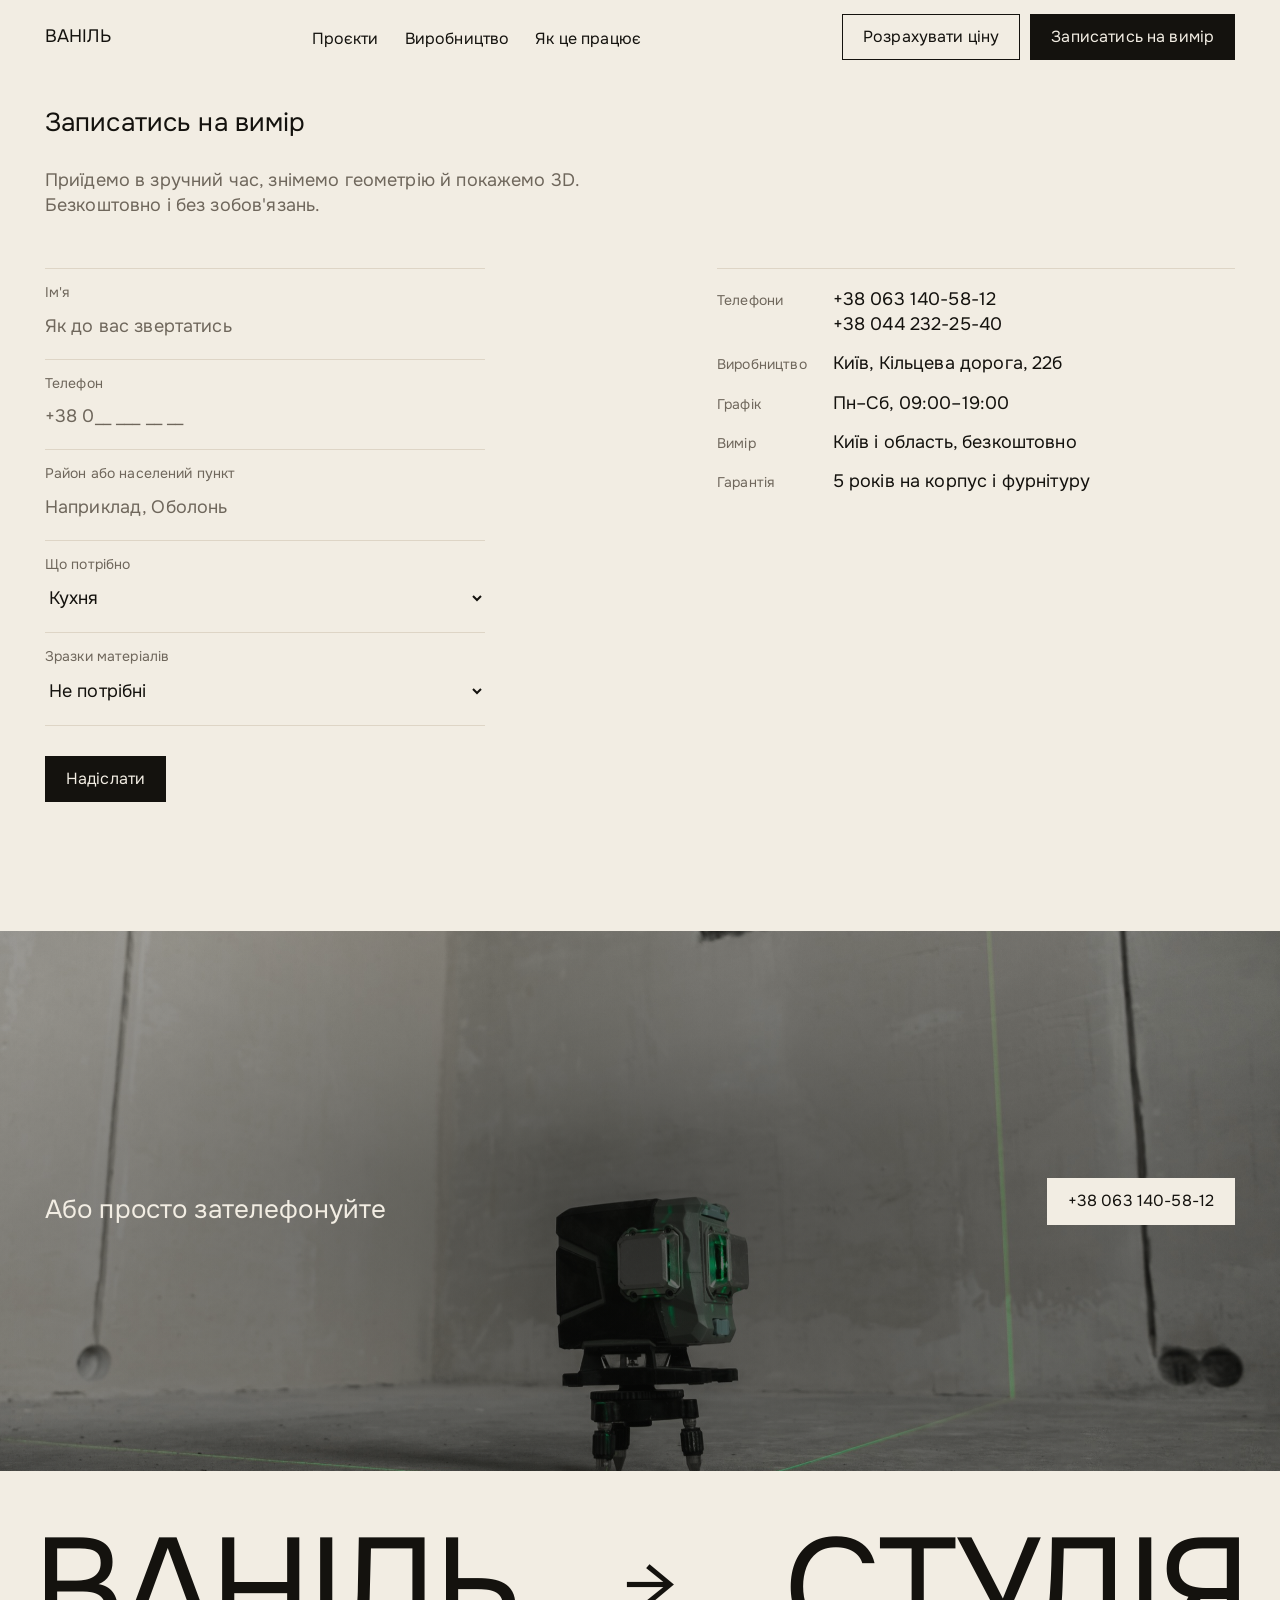
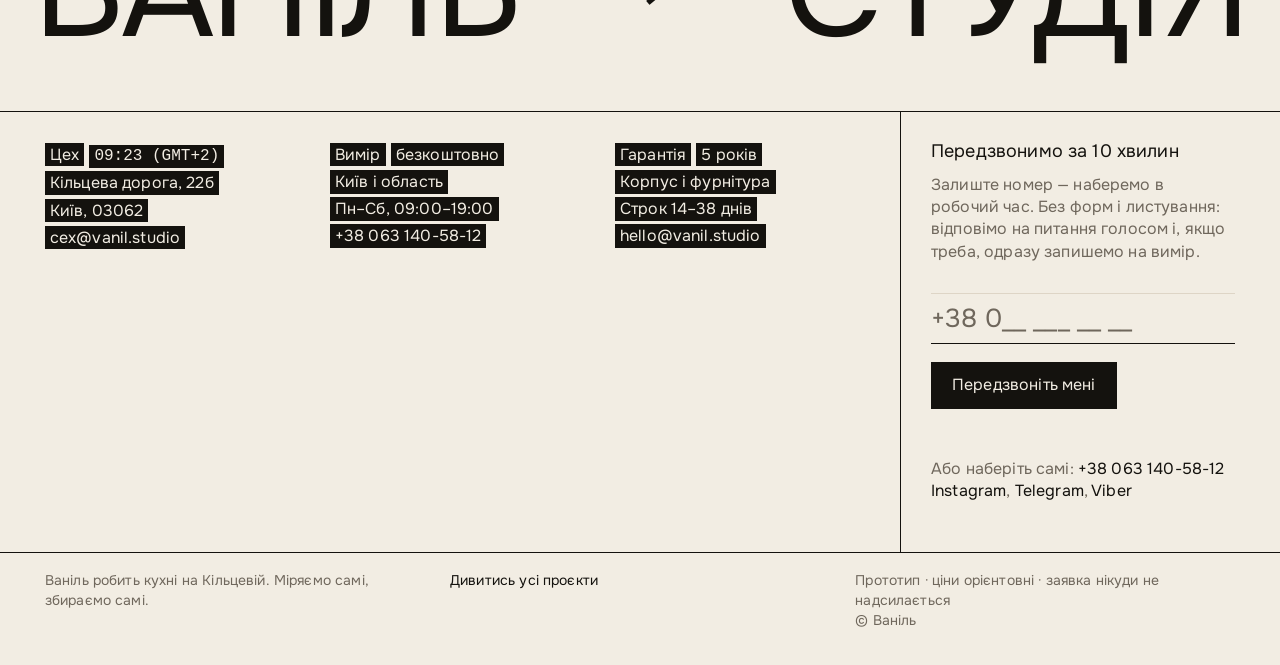
==== vymir.html @ 1f4d3037 "Ваніль — прототип сайту студії кухонь Статичний сайт без збірки: 14 сторінок генеруються з _source/b" ====
<!doctype html>
<html lang="uk">
<head>
<meta charset="utf-8">
<meta name="viewport" content="width=device-width, initial-scale=1">
<title>Записатись на вимір — Ваніль</title>
<meta name="description" content="Безкоштовний вимір по Києву й області: приїдемо в зручний час, знімемо геометрію й покажемо 3D.">
<link rel="icon" href="data:image/svg+xml,%3Csvg xmlns='http://www.w3.org/2000/svg' viewBox='0 0 32 32'%3E%3Crect width='32' height='32' fill='%23000'/%3E%3Ctext x='16' y='23' font-size='20' text-anchor='middle' fill='%23fff' font-family='Helvetica,Arial'%3E%D0%92%3C/text%3E%3C/svg%3E">
<link rel="preconnect" href="https://fonts.googleapis.com">
<link rel="preconnect" href="https://fonts.gstatic.com" crossorigin>
<link rel="stylesheet" href="https://fonts.googleapis.com/css2?family=Onest:wght@400&amp;family=Manrope:wght@400&amp;display=swap">
<link rel="stylesheet" href="assets/style.css">
</head>
<body>
<a class="skip" href="#main">До основного вмісту</a>
<header class="nav">
  <a class="nav__mark" href="index.html">ВАНІЛЬ</a>
  <nav class="nav__links" aria-label="Основна навігація"><a href="kolektsii.html">Проєкти</a><a href="vyrobnytstvo.html">Виробництво</a><a href="yak-tse-pratsyuye.html">Як це працює</a></nav>
  <div class="nav__acts">
    <a class="btn" href="rozrakhunok.html">Розрахувати ціну</a>
    <a class="btn btn--primary" href="vymir.html" aria-current="page">Записатись на вимір</a>
  </div>
  <button class="nav__burger" id="burger" type="button" aria-label="Меню"
          aria-expanded="false" aria-controls="drawer"><i></i><i></i></button>
</header>
<div class="drawer" id="drawer" aria-hidden="true">
  <a class="l" href="kolektsii.html">Проєкти</a>
  <a class="l" href="vyrobnytstvo.html">Виробництво</a>
  <a class="l" href="yak-tse-pratsyuye.html">Як це працює</a>
  <div class="acts">
    <a class="btn" href="rozrakhunok.html">Розрахувати ціну</a>
    <a class="btn" href="vymir.html">Записатись на вимір</a>
  </div>
  <p class="tel">+38 063 140-58-12<br>Пн–Сб, 09:00–19:00</p>
</div>
<main id="main">
<section class="page">
  <h1>Записатись на вимір</h1>
  <p class="intro">Приїдемо в зручний час, знімемо геометрію й покажемо 3D. Безкоштовно і без зобов'язань.</p>
</section>

<div class="book">
  <div>
    <form id="f" novalidate>
      <div class="fld"><label for="nm">Ім'я</label><input id="nm" name="name" type="text" autocomplete="name" placeholder="Як до вас звертатись"></div>
      <div class="fld"><label for="tel">Телефон</label><input id="tel" name="phone" type="tel" inputmode="tel" autocomplete="tel" placeholder="+38 0__ ___ __ __"></div>
      <div class="fld"><label for="dis">Район або населений пункт</label><input id="dis" name="district" type="text" placeholder="Наприклад, Оболонь"></div>
      <div class="fld"><label for="tp">Що потрібно</label>
        <select id="tp" name="type">
          <option>Кухня</option>
          <option>Гардеробна</option>
          <option>Меблі у ванну</option>
          <option>Комора</option>
          <option>Кілька позицій</option>
        </select>
      </div>
      <div class="fld"><label for="sm">Зразки матеріалів</label>
        <select id="sm" name="samples">
          <option>Не потрібні</option>
          <option>Привезти зразки фасадів на вимір</option>
          <option>Надіслати зразки поштою</option>
        </select>
      </div>
      <button class="btn btn--primary" type="submit">Надіслати</button>
      <p class="fnote" id="fn" role="status" aria-live="polite"></p>
    </form>
  </div>
  <div class="info">
    <dl>
      <dt>Телефони</dt><dd><a href="tel:+380631405812">+38 063 140-58-12</a><br><a href="tel:+380442322540">+38 044 232-25-40</a></dd>
      <dt>Виробництво</dt><dd>Київ, Кільцева дорога, 22б</dd>
      <dt>Графік</dt><dd>Пн–Сб, 09:00–19:00</dd>
      <dt>Вимір</dt><dd>Київ і область, безкоштовно</dd>
      <dt>Гарантія</dt><dd>5 років на корпус і фурнітуру</dd>
    </dl>
  </div>
</div>

<section class="band">
  <img src="assets/img/510953370-2400.jpg" alt="Лазерний рівень у порожній кімнаті" loading="lazy" decoding="async">
  <div class="band__in">
    <h2>Або просто зателефонуйте</h2>
    <a class="btn btn--fill" href="tel:+380631405812">+38 063 140-58-12</a>
  </div>
</section>
</main>
<footer class="foot">
  <a class="foot__mark" href="index.html" aria-label="Ваніль Студія — на головну">
    <span>ВАНІЛЬ</span>
    <span class="foot__arw" aria-hidden="true">&#8594;</span>
    <span>СТУДІЯ</span>
  </a>

  <div class="foot__main">
    <div class="foot__info">
      <div>
        <p class="foot__line"><span class="bar">Цех</span> <span class="bar mono" id="clock">--:-- (GMT+3)</span></p>
        <p class="foot__line"><span class="bar">Кільцева дорога, 22б</span></p>
        <p class="foot__line"><span class="bar">Київ, 03062</span></p>
        <p class="foot__line"><span class="bar"><a href="mailto:cex@vanil.studio">cex@vanil.studio</a></span></p>
      </div>
      <div>
        <p class="foot__line"><span class="bar">Вимір</span> <span class="bar">безкоштовно</span></p>
        <p class="foot__line"><span class="bar">Київ і область</span></p>
        <p class="foot__line"><span class="bar">Пн–Сб, 09:00–19:00</span></p>
        <p class="foot__line"><span class="bar"><a href="tel:+380631405812">+38 063 140-58-12</a></span></p>
      </div>
      <div>
        <p class="foot__line"><span class="bar">Гарантія</span> <span class="bar">5 років</span></p>
        <p class="foot__line"><span class="bar">Корпус і фурнітура</span></p>
        <p class="foot__line"><span class="bar">Строк 14–38 днів</span></p>
        <p class="foot__line"><span class="bar"><a href="mailto:hello@vanil.studio">hello@vanil.studio</a></span></p>
      </div>
    </div>

    <div class="foot__mail">
      <h2>Передзвонимо за 10 хвилин</h2>
      <p class="foot__hint">Залиште номер — наберемо в робочий час. Без форм і листування:
         відповімо на питання голосом і, якщо треба, одразу запишемо на вимір.</p>
      <form id="cb">
        <input type="tel" id="cbtel" inputmode="tel" autocomplete="tel"
               placeholder="+38 0__ ___ __ __" aria-label="Ваш телефон">
        <button class="btn btn--primary" type="submit">Передзвоніть мені</button>
        <p class="fnote" id="cbnote" role="status" aria-live="polite"></p>
      </form>
      <div class="foot__soc">
        <p>Або наберіть самі: <a href="tel:+380631405812">+38 063 140-58-12</a></p>
        <p><a href="vymir.html">Instagram</a>, <a href="vymir.html">Telegram</a>, <a href="vymir.html">Viber</a></p>
      </div>
    </div>
  </div>

  <div class="foot__bot">
    <p>Ваніль робить кухні на Кільцевій. Міряємо самі, збираємо самі.</p>
    <p><a href="kolektsii.html">Дивитись усі проєкти</a></p>
    <p>Прототип · ціни орієнтовні · заявка нікуди не надсилається<br>© Ваніль</p>
  </div>
</footer>
<script src="assets/app.js" defer></script>
</body>
</html>
---- assets/style.css ----
/* =====================================================================
   Ваніль — єдиний стилевий файл для всіх сторінок.
   Система знята з reformcph.com виміром DOM при 1280px:
   гутер 92px (7.2vw) · панелі 100vh · інсет підпису 30px
   вертикальні відступи 115.2 / 153.6 / 49.92 / 35 / 30 / 15 px
   сітка: gap 30px, кадр 3:4 · тип: одна гарнітура, вага 400,
   14/16/18/26px, ls .15px · radius 0
   Основа НЕ біла: ваніль #F2EDE3 + теплий чорний. Колір також дає фотографія.
   Calibre → Onest (кирилиця, близька геометрія)
   ===================================================================== */
:root{
  /* --w лишається назвою «основи», але основа тепер ванільна, не біла */
  --w:#F2EDE3; --k:#14120E; --grey:#6F675C; --hair:#DED5C6;
  --tint:#E7DFD0;               /* ховер по світлому */
  /* одна відстань від краю на весь сайт — секції й футер по одній лінії */
  --g:clamp(20px,3.5vw,50px);
  --s-xs:15px; --s-sm:30px; --s-md:35px; --s-lg:50px; --s-xl:115px; --s-2xl:154px;
  --nav:74px;
  --ph:#DCD3C4;                 /* тло під фото, поки воно вантажиться */
}
*{box-sizing:border-box}
html{scroll-behavior:smooth}
body{
  margin:0;background:var(--w);color:var(--k);
  font-family:Onest,Manrope,"Helvetica Neue",Helvetica,Arial,sans-serif;
  font-size:18px;line-height:1.4;font-weight:400;letter-spacing:.15px;
  -webkit-font-smoothing:antialiased;
}
body.lock{overflow:hidden}
a{color:inherit;text-decoration:none}
p{margin:0}
h1,h2,h3{font-size:26px;line-height:1.1;font-weight:400;letter-spacing:.15px;margin:0}
.sm{font-size:16px;line-height:1.4}
.grey{color:var(--grey)}
img,video{display:block}
.skip{position:absolute;left:-9999px;top:0;background:var(--k);color:var(--w);padding:10px 16px;z-index:99}
.skip:focus{left:8px;top:8px}
a:focus-visible,button:focus-visible,input:focus-visible,select:focus-visible,.card:focus-visible{outline:2px solid currentColor;outline-offset:3px}
.vh{position:absolute;width:1px;height:1px;overflow:hidden;clip:rect(0 0 0 0);white-space:nowrap}

/* ---------- цифри: головний носій бренду ---------- */
/* Метри, дні, міліметри й роки набираються великим кеглем і табличними
   цифрами — це те, чим студія відрізняється, а не мудборд. */
.num{
  display:block;font-size:clamp(68px,9.5vw,152px);line-height:.82;
  letter-spacing:-.02em;font-variant-numeric:tabular-nums;
}
.num--sm{font-size:clamp(30px,3.4vw,46px);line-height:.9}
.mono{font-family:ui-monospace,SFMono-Regular,Menlo,Consolas,monospace;font-size:.9em;letter-spacing:0}

/* смуга цифр — контраст масштабу, без розділювальної лінії */
.figures{display:grid;grid-template-columns:repeat(4,1fr);gap:var(--s-sm);
         padding:var(--s-2xl) var(--g)}
.figures div{display:flex;flex-direction:column;gap:18px}
.figures span{font-size:14px;line-height:1.35;color:var(--grey);max-width:20ch}
@media (max-width:900px){.figures{grid-template-columns:repeat(2,1fr);row-gap:var(--s-lg);padding:var(--s-xl) var(--g)}}
@media (max-width:520px){.figures{grid-template-columns:1fr}}

/* ---------- кнопки: 16px / 11px 20px / рамка 1px (як у референсі) ---------- */
.btn{
  display:inline-block;font-family:inherit;font-size:16px;line-height:1.4;font-weight:400;
  letter-spacing:.15px;padding:11px 20px;border:1px solid var(--k);
  background:transparent;color:var(--k);border-radius:0;cursor:pointer;white-space:nowrap;
  transition:background .18s ease,color .18s ease,border-color .18s ease,opacity .18s ease;
}
.btn:hover{background:var(--k);color:var(--w)}
.btn--fill{background:var(--w);color:var(--k);border-color:var(--w)}
.btn--primary{background:var(--k);color:var(--w)}
.btn--primary:hover{background:transparent;color:var(--k);border-color:var(--k)}
.lnk{font-size:16px;border-bottom:1px solid var(--k);padding-bottom:1px}
.lnk:hover{color:var(--grey);border-bottom-color:var(--grey)}
.btn--fill:hover{background:transparent;color:var(--w);border-color:var(--w)}
.btn[disabled]{opacity:.4;pointer-events:none}

/* ---------- поява при скролі ---------- */
/* поява працює ТІЛЬКИ якщо JS підтвердив підтримку — інакше контент видимий завжди */
.js-rv .rv{opacity:0;transform:translateY(16px);transition:opacity .7s ease,transform .7s ease}
.js-rv .rv.in{opacity:1;transform:none}
@media (prefers-reduced-motion:reduce){
  html{scroll-behavior:auto}
  *{transition:none!important;animation:none!important}
  .rv{opacity:1;transform:none}
}

/* ---------- nav ---------- */
.nav{position:sticky;top:0;z-index:60;background:var(--w);height:var(--nav);display:flex;align-items:center;gap:10px;padding:0 var(--g)}
.nav__mark{font-size:18px;letter-spacing:.15px}
.nav__links{display:flex;gap:26px;margin:0 auto}
.nav__links a{font-size:16px;padding:11px 0 6px;border-bottom:1px solid transparent}
.nav__links a:hover,.nav__links a[aria-current]{border-bottom-color:var(--k)}
.nav__acts{display:flex;gap:10px}
.nav__burger{
  display:none;width:44px;height:44px;padding:0;border:1px solid var(--k);background:transparent;
  cursor:pointer;position:relative;flex:0 0 auto;
}
.nav__burger i{
  position:absolute;left:12px;right:12px;height:1px;background:var(--k);
  transition:transform .2s ease,opacity .2s ease;
}
.nav__burger i:nth-child(1){top:17px}
.nav__burger i:nth-child(2){bottom:17px}
.nav__burger[aria-expanded="true"] i:nth-child(1){transform:translateY(4px) rotate(45deg)}
.nav__burger[aria-expanded="true"] i:nth-child(2){transform:translateY(-4px) rotate(-45deg)}
@media (max-width:1180px){
  .nav__links{display:none}
  .nav__mark{margin-right:auto}
  .nav__burger{display:block}
}
@media (max-width:680px){
  /* головна дія лишається видимою в шапці — ховати обидві кнопки
     означало ховати єдину конверсію за бургер */
  .nav__acts .btn:first-child{display:none}
  .nav__acts .btn{font-size:14px;padding:8px 12px}
}

/* ---------- мобільне меню ---------- */
.drawer{
  position:fixed;left:0;right:0;top:var(--nav);bottom:0;z-index:55;background:var(--w);
  padding:var(--s-sm) var(--g) var(--s-lg);overflow-y:auto;
  display:flex;flex-direction:column;gap:var(--s-xs);
  opacity:0;visibility:hidden;transform:translateY(-10px);
  transition:opacity .2s ease,transform .2s ease,visibility .2s;
}
.drawer.open{opacity:1;visibility:visible;transform:none}
.drawer a.l{font-size:26px;line-height:1.1;padding:10px 0;border-bottom:1px solid var(--hair)}
.drawer a.l[aria-current]{color:var(--grey)}
.drawer .acts{display:flex;flex-direction:column;gap:12px;margin-top:var(--s-sm)}
.drawer .acts .btn{text-align:center}
.drawer .tel{margin-top:auto;padding-top:var(--s-sm);font-size:16px;color:var(--grey)}
@media (min-width:1181px){.drawer{display:none}}

/* ---------- панелі на весь екран ---------- */
.pair{display:grid;grid-template-columns:1fr 1fr}
.panel{position:relative;height:min(100vh,880px);overflow:hidden;background:var(--ph);display:block}
.panel>img{position:absolute;inset:0;width:100%;height:100%;object-fit:cover}
/* скрим — гарантує читабельність білого тексту на будь-якому фото */
.panel::after{
  content:"";position:absolute;inset:0;pointer-events:none;
  background:linear-gradient(180deg,rgba(8,9,7,.82) 0%,rgba(8,9,7,.58) 16%,rgba(8,9,7,.26) 34%,rgba(8,9,7,.05) 52%,rgba(8,9,7,0) 66%);
}
.panel__cap{position:absolute;z-index:2;top:var(--g);left:var(--g);right:var(--g);display:flex;align-items:flex-start;justify-content:space-between;gap:20px}
.panel__cap h1,.panel__cap h2{color:var(--w);max-width:16ch}
.panel--full{height:min(78vh,700px)}
.panel--full .panel__cap h1,.panel--full .panel__cap h2{max-width:24ch}
@media (max-width:900px){
  .pair{grid-template-columns:1fr}
  .panel{height:min(74vh,640px)}
  .panel--full{height:min(62vh,520px)}
  .panel__cap h1,.panel__cap h2{max-width:10ch}
}
@media (max-width:560px){
  .panel__cap{flex-direction:column;align-items:flex-start;gap:14px}
  .panel__cap h1,.panel__cap h2{max-width:14ch}
}

/* ---------- біла секція з рядом CTA ---------- */
.vision{padding:var(--s-xl) var(--g)}
.vision h2{max-width:30ch;margin-bottom:18px}
.vision__lead{max-width:52ch;color:var(--grey);margin-bottom:var(--s-md)}
.vision__row{display:flex;flex-wrap:wrap;align-items:center;gap:18px 26px}
@media (max-width:680px){
  .vision{padding:var(--s-lg) var(--g)}
  .vision__row{flex-direction:column;align-items:flex-start;gap:14px}
}

/* ---------- заголовок секції ---------- */
.shead{display:flex;align-items:baseline;justify-content:space-between;gap:20px;padding:var(--s-lg) var(--g) var(--s-sm)}
.shead a{font-size:16px;border-bottom:1px solid var(--k);padding:10px 0 2px}
.shead a:hover{color:var(--grey);border-bottom-color:var(--grey)}

/* ---------- сітки карток ---------- */
.grid2{display:grid;grid-template-columns:repeat(2,1fr);gap:var(--s-sm);padding:0 var(--g) var(--s-xl)}
.card{display:block}
.card .ph,.card .nm,.card .sub{display:block}
.card .ph{position:relative;aspect-ratio:3/4;overflow:hidden;background:var(--ph)}
.card .ph--43{aspect-ratio:4/3}
.card .ph img,.card .ph video{position:absolute;inset:0;width:100%;height:100%;object-fit:cover}
/* друге фото проявляється при наведенні — як у референсі */
.card .ph img{transition:opacity .5s ease,transform .8s ease}
.card .ph img.alt{opacity:0}
.card:hover .ph img.base,.card:focus-visible .ph img.base{opacity:0}
.card:hover .ph img.alt,.card:focus-visible .ph img.alt{opacity:1;transform:scale(1.03)}
.card .nm{font-size:18px;margin-top:12px}
.card .sub{font-size:16px;color:var(--grey);margin-top:2px}
.card .tag{
  position:absolute;z-index:3;left:12px;bottom:12px;color:var(--w);
  font-size:14px;letter-spacing:.15px;text-transform:uppercase;
}

@media (max-width:560px){.grid2{grid-template-columns:1fr}}

/* ---------- банер на всю ширину ---------- */
.band{
  position:relative;overflow:hidden;background:var(--ph);
  min-height:clamp(420px,60vh,660px);display:flex;align-items:center;
}
.band>img{position:absolute;inset:0;width:100%;height:100%;object-fit:cover}
.band::after{
  content:"";position:absolute;inset:0;pointer-events:none;
  background:
    radial-gradient(58% 62% at 50% 50%,rgba(10,11,9,.52) 0%,rgba(10,11,9,.30) 55%,rgba(10,11,9,.18) 100%),
    linear-gradient(180deg,rgba(10,11,9,.18),rgba(10,11,9,.34));
}
.band__in{position:relative;z-index:2;width:100%;padding:var(--s-2xl) var(--g);color:var(--w);
           display:flex;align-items:flex-end;justify-content:space-between;gap:var(--s-md)}
.band__in h2{color:var(--w);max-width:22ch}
@media (max-width:680px){.band__in{flex-direction:column;align-items:flex-start;gap:var(--s-sm)}}
@media (max-width:900px){.band__in{padding:var(--s-xl) var(--g)}}

/* ---------- стрічка UGC ---------- */
/* ---------- сторінка-рубрика ---------- */
.page{padding:var(--s-md) var(--g) 0}
.page h1{margin-bottom:var(--s-sm)}
.page .intro{max-width:46ch;color:var(--grey);padding-bottom:var(--s-lg)}

/* ---------- рядки специфікацій ---------- */
.steps{padding:0 var(--g) var(--s-xl);border-top:1px solid var(--hair)}
.steps .row{display:grid;grid-template-columns:80px 1fr 1fr;gap:var(--s-sm);padding:var(--s-sm) 0;border-bottom:1px solid var(--hair);align-items:start}
.steps .row .no{color:var(--grey);font-size:16px}
.steps .row p{color:var(--grey)}
.steps--wide .row{grid-template-columns:160px 1fr 1fr}
@media (max-width:800px){.steps .row,.steps--wide .row{grid-template-columns:1fr;gap:8px}}

/* ---------- перехід між проєктами ---------- */
.pnav{display:grid;grid-template-columns:1fr auto 1fr;gap:20px;align-items:center;
      padding:var(--s-sm) var(--g) var(--s-xl);border-top:1px solid var(--hair)}
.pnav a{font-size:18px}
.pnav a span{display:block;font-size:14px;letter-spacing:.15px;color:var(--grey);margin-bottom:4px}
.pnav a:hover{color:var(--grey)}
.pnav__all{text-align:center;font-size:16px;border-bottom:1px solid var(--k);padding-bottom:1px;justify-self:center}
.pnav__next{text-align:right}
@media (max-width:700px){.pnav{grid-template-columns:1fr 1fr;gap:14px}.pnav__all{grid-column:1/-1;order:3}}

/* ---------- форма ---------- */
.book{padding:var(--s-lg) var(--g) var(--s-xl);display:grid;grid-template-columns:1fr 1fr;gap:var(--s-2xl)}
.book h2{margin-bottom:14px}
.book .lead{color:var(--grey);max-width:38ch;margin-bottom:var(--s-md)}
form{max-width:440px;border-top:1px solid var(--hair)}
.fld{display:flex;flex-direction:column;border-bottom:1px solid var(--hair);padding:14px 0}
.fld label{font-size:14px;letter-spacing:.15px;color:var(--grey);margin-bottom:4px}
.fld input,.fld select{font-family:inherit;font-size:18px;letter-spacing:.15px;color:var(--k);border:0;background:transparent;padding:8px 0;min-height:34px}
.fld input::placeholder{color:var(--grey)}
.fld .err{font-size:14px;letter-spacing:.15px;color:var(--k);margin-top:4px}
.fld--err{border-bottom-color:var(--k)}
form .btn{margin-top:var(--s-sm)}
.fnote{font-size:14px;color:var(--grey);margin-top:14px}
.prefill{border:1px solid var(--hair);padding:14px 16px;margin-bottom:var(--s-sm);font-size:16px}
.prefill b{font-weight:400;display:block;font-size:14px;letter-spacing:.15px;color:var(--grey);margin-bottom:4px}
.info dl{margin:0;display:grid;grid-template-columns:auto 1fr;gap:14px 26px;align-items:baseline;border-top:1px solid var(--hair);padding-top:18px}
.info dt{font-size:14px;letter-spacing:.15px;color:var(--grey)}
.info dd{margin:0;font-size:18px}
@media (max-width:900px){.book{grid-template-columns:1fr;gap:var(--s-lg)}}

/* рубрика одразу перед формою — не подвоювати відступ */
.page + .book{padding-top:0}

/* ---------- калькулятор ---------- */
.est{padding:var(--s-md) var(--g) var(--s-xl)}
.est__top{display:flex;align-items:baseline;gap:18px;margin-bottom:var(--s-md)}
.est__step{font-size:18px;color:var(--grey)}
.est__bar{flex:1;height:1px;background:var(--hair);position:relative;top:-3px}
.est__bar i{position:absolute;left:0;top:0;height:1px;background:var(--k);transition:width .4s ease}
.est h1{margin-bottom:8px}
.est__q{margin:var(--s-md) 0 6px;font-size:18px;max-width:46ch}
.est__hint{font-size:16px;color:var(--grey);margin-bottom:18px}
.opts{display:grid;grid-template-columns:repeat(auto-fit,minmax(210px,1fr));gap:1px;background:var(--hair);border:1px solid var(--hair);margin-bottom:var(--s-md)}
.opt{
  background:var(--w);border:0;padding:20px 16px 16px;cursor:pointer;text-align:left;
  font-family:inherit;font-size:16px;color:var(--k);letter-spacing:.15px;
  display:flex;flex-direction:column;gap:12px;transition:background .15s ease;
}
.opt svg{width:100%;height:52px;stroke:var(--k);stroke-width:1.25;fill:none;opacity:.55;transition:opacity .15s ease}
.opt:hover{background:var(--tint)}
.opt[aria-pressed="true"]{background:var(--k);color:var(--w)}
.opt[aria-pressed="true"] svg{stroke:var(--w);opacity:1}
.opt em{font-style:normal;opacity:.6;font-size:14px;display:block;margin-top:4px}
.range{display:flex;align-items:center;gap:20px;margin-bottom:var(--s-md);flex-wrap:wrap}
.range input[type=range]{flex:1;min-width:220px;accent-color:var(--k);height:34px}
.range output{font-size:26px;min-width:5ch;font-variant-numeric:tabular-nums}
.range .u{font-size:16px;color:var(--grey)}
.est__nav{display:flex;align-items:center;gap:18px;border-top:1px solid var(--hair);padding-top:var(--s-sm);margin-top:var(--s-md)}
.est__back{font-size:16px;color:var(--grey);background:0;border:0;font-family:inherit;cursor:pointer;padding:11px 0}
.est__back:hover{color:var(--k)}
.est__next{margin-left:auto}
.res{border-top:1px solid var(--k);padding-top:var(--s-sm)}
.res__sum{font-size:clamp(30px,3.4vw,46px);line-height:.9;margin:6px 0 10px;font-variant-numeric:tabular-nums}
.res__note{color:var(--grey);max-width:52ch;margin-bottom:var(--s-md)}
.res dl{margin:0 0 var(--s-md);display:grid;grid-template-columns:auto 1fr;gap:12px 26px;align-items:baseline}
.res dt{font-size:14px;letter-spacing:.15px;color:var(--grey)}
.res dd{margin:0;font-size:18px}
.est__cta{display:flex;gap:12px;flex-wrap:wrap}
[hidden]{display:none!important}

/* ---------- майстри ---------- */
.crew{display:grid;grid-template-columns:repeat(3,1fr);gap:var(--s-sm);padding:0 var(--g) var(--s-xl)}
.crew figure{margin:0}
.crew .ph{position:relative;display:block;aspect-ratio:3/4;overflow:hidden;background:var(--ph)}
.crew img{position:absolute;inset:0;width:100%;height:100%;object-fit:cover}
.crew figcaption{margin-top:12px;font-size:18px}
.crew figcaption span{display:block;font-size:16px;color:var(--grey);margin-top:2px}
@media (max-width:780px){.crew{grid-template-columns:1fr}}

/* ---------- чого не робимо ---------- */
.never{padding:0 var(--g) var(--s-xl)}
.never ul{list-style:none;margin:0;padding:0;border-top:1px solid var(--k)}
.never li{display:grid;grid-template-columns:44px 1fr 1fr;gap:var(--s-sm);align-items:start;
          padding:var(--s-sm) 0;border-bottom:1px solid var(--hair)}
.never li i{font-style:normal;color:var(--grey);font-size:16px}
.never li p{color:var(--grey)}
@media (max-width:800px){.never li{grid-template-columns:44px 1fr;gap:8px var(--s-sm)}.never li p{grid-column:2}}

/* ---------- сітка проєктів: 3 в ряд, перша картка ширша ---------- */
/* навмисно не 5-в-ряд — це впізнаваний ритм референсу */
.grid3{display:grid;grid-template-columns:repeat(3,1fr);gap:var(--s-sm);padding:0 var(--g) var(--s-xl)}
.grid3 .card{display:flex;flex-direction:column}
.grid3 .card .ph{flex:1 1 auto}
.grid3 .card:first-child{grid-column:span 2}
/* широка картка тягнеться на висоту сусідньої — нижні краї фото збігаються */
.grid3 .card:first-child .ph{aspect-ratio:auto}
@media (max-width:900px){.grid3{grid-template-columns:1fr 1fr}.grid3 .card:first-child{grid-column:span 2}}
@media (max-width:560px){.grid3{grid-template-columns:1fr}.grid3 .card:first-child{grid-column:span 1}}

/* ---------- дата монтажу ---------- */
.when{font-size:16px;color:var(--grey);margin-top:14px}
.when b{font-weight:400;color:var(--k)}

/* ---------- footer ---------- */
/* Композиція референсу: логотип на всю ширину по буквах, під ним смуга
   реквізитів і колонка дії. Лінії йдуть від краю до краю, згори лінії немає. */
.foot{padding:0 0 var(--s-md)}
.foot__mark{display:flex;justify-content:space-between;align-items:center;
            padding:var(--s-lg) var(--g) var(--s-lg);
            /* розсуваються ТРИ частини, а не кожна літера — тому трекінг лишається
               щільним, а рядок усе одно стає рівно по ширині сітки */
            font-size:clamp(26px,10.9vw,260px);line-height:1;letter-spacing:-.025em}
.foot__arw{font-size:.5em;line-height:1;letter-spacing:0;transform:translateY(-.08em)}
/* заплечики гліфів: бокси стоять на сітці, а чорнота була вужчою на 13/14px.
   Компенсуємо в em, щоб трималось на будь-якій ширині. */
.foot__mark > span:first-child{margin-left:-.083em}
.foot__mark > span:last-child{margin-right:-.089em}
@media (max-width:560px){.foot__mark{padding:var(--s-md) var(--g)}}
.foot__main{display:grid;grid-template-columns:1fr 380px;
            border-top:1px solid var(--k)}
.foot__info{display:grid;grid-template-columns:repeat(3,1fr);gap:var(--s-sm);
            align-content:start;padding:var(--s-sm) var(--s-sm) var(--s-lg) var(--g)}
.foot__line{margin:0 0 2px}
.bar{display:inline-block;background:var(--k);color:var(--w);padding:1px 5px;font-size:16px;line-height:1.35}
.bar a{color:inherit}
.foot__mail{border-left:1px solid var(--k);
            padding:var(--s-sm) var(--g) var(--s-lg) var(--s-sm);
            display:flex;flex-direction:column}
.foot__mail h2{font-size:18px;margin-bottom:12px}
.foot__hint{font-size:16px;color:var(--grey);margin-bottom:var(--s-sm);max-width:34ch}
.foot__mail input[type=tel]{font-family:inherit;font-size:26px;letter-spacing:.15px;color:var(--k);
            border:0;border-bottom:1px solid var(--k);background:transparent;padding:8px 0;width:100%}
.foot__mail input[type=tel]::placeholder{color:var(--grey)}
.foot__mail button{align-self:flex-start;margin-top:18px}
.foot__soc{margin-top:auto;padding-top:var(--s-md);font-size:16px}
.foot__soc p{color:var(--grey)}
.foot__soc a{color:var(--k)}
.foot__bot{display:grid;grid-template-columns:1fr 1fr 380px;gap:var(--s-sm);
           border-top:1px solid var(--k);padding:18px var(--g) 0;font-size:14px;color:var(--grey)}
.foot__bot a{color:var(--k)}
@media (max-width:1000px){
  .foot__main{grid-template-columns:1fr}
  .foot__info{grid-template-columns:1fr 1fr;padding:var(--s-sm) var(--g) var(--s-lg)}
  .foot__mail{border-left:0;border-top:1px solid var(--k);padding:var(--s-sm) var(--g) var(--s-lg)}
  .foot__bot{grid-template-columns:1fr;gap:14px}
}
@media (max-width:560px){.foot__info{grid-template-columns:1fr}}

/* ---------- гарантія: дві колонки, а не ще один такий самий список ---------- */
.warranty{display:grid;grid-template-columns:1fr 1fr;gap:0;
          padding:0 var(--g) var(--s-xl)}
.warranty__col{border-top:1px solid var(--k);padding:var(--s-sm) var(--s-lg) 0 0}
.warranty__col--out{border-top-color:var(--hair);padding:var(--s-sm) 0 0 var(--s-lg);
                    border-left:1px solid var(--hair)}
.warranty h2{font-size:18px;margin-bottom:var(--s-sm)}
.warranty ul{list-style:none;margin:0;padding:0}
.warranty li{padding:0 0 18px;font-size:18px}
.warranty li span{display:block;font-size:16px;color:var(--grey);margin-top:4px}
.warranty__col--out h2,.warranty__col--out li{color:var(--grey)}
@media (max-width:800px){
  .warranty{grid-template-columns:1fr}
  .warranty__col--out{padding:var(--s-sm) 0 0;border-left:0}
}
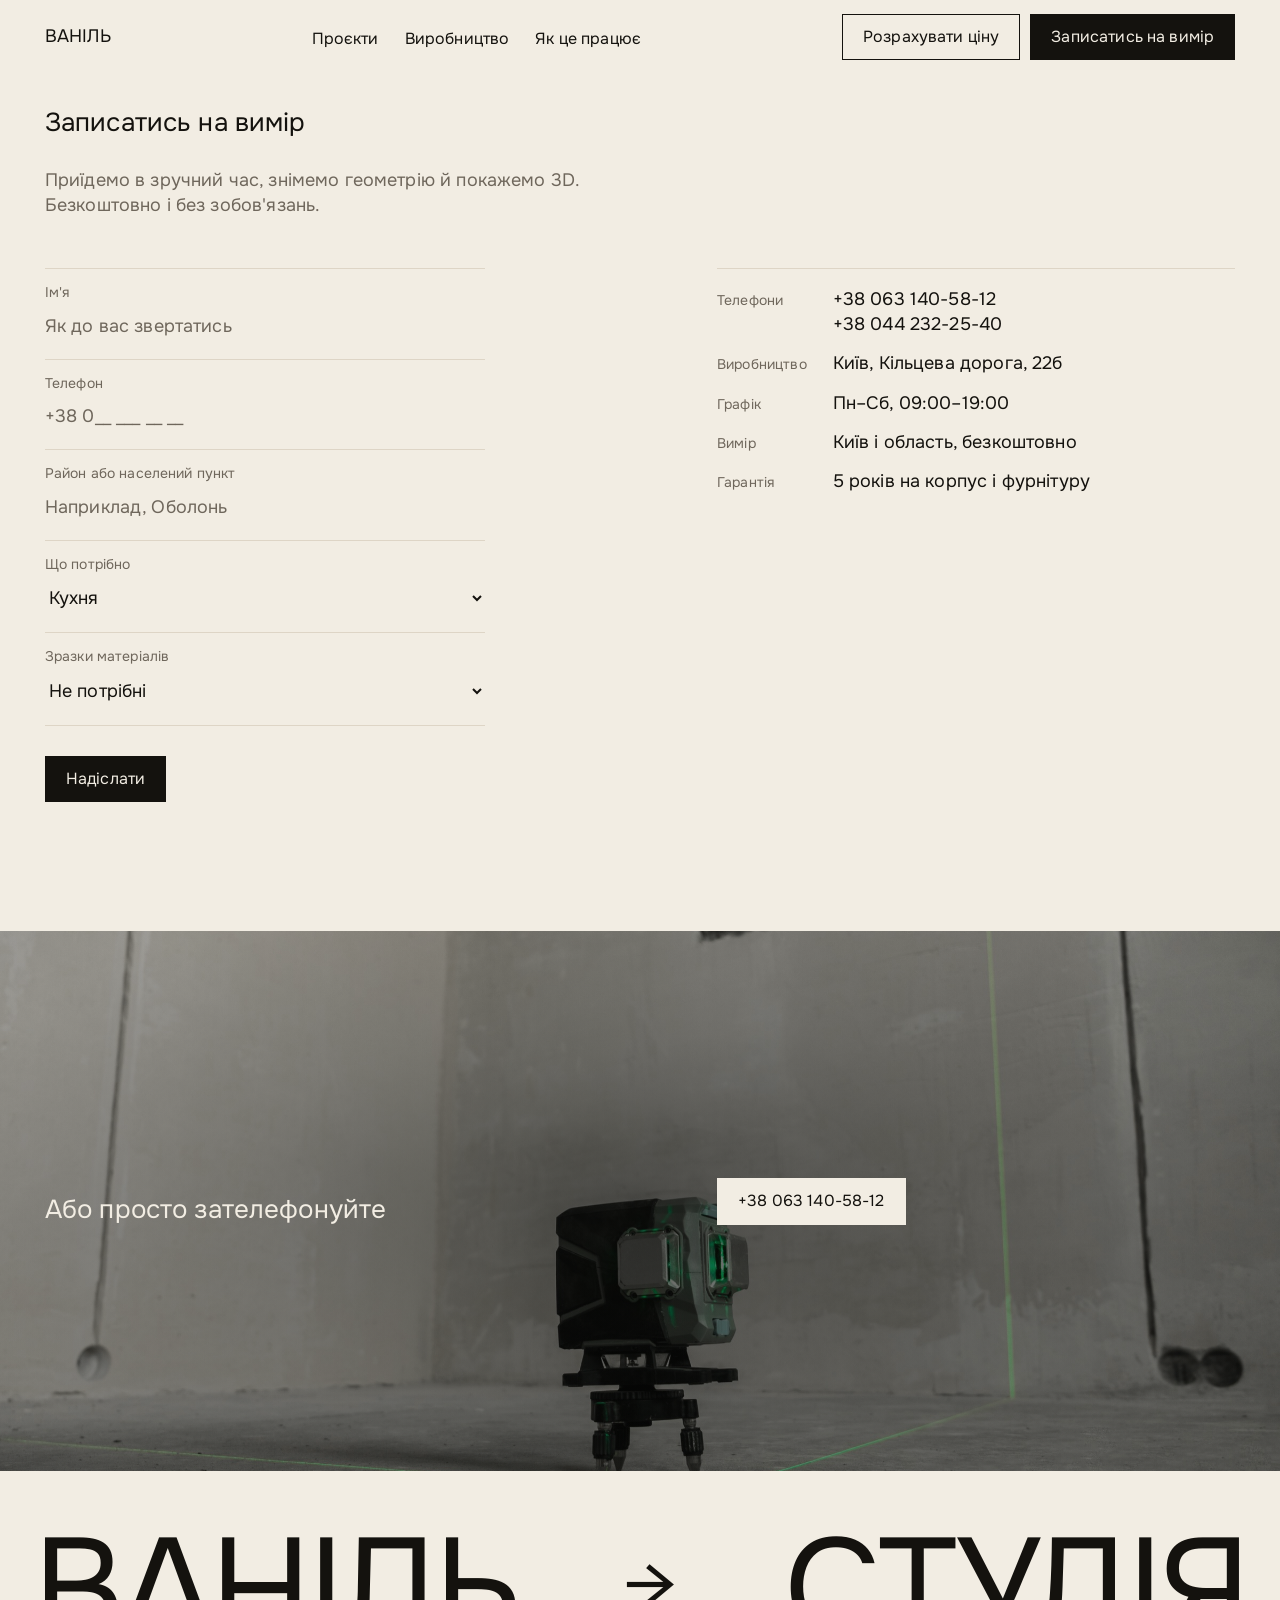
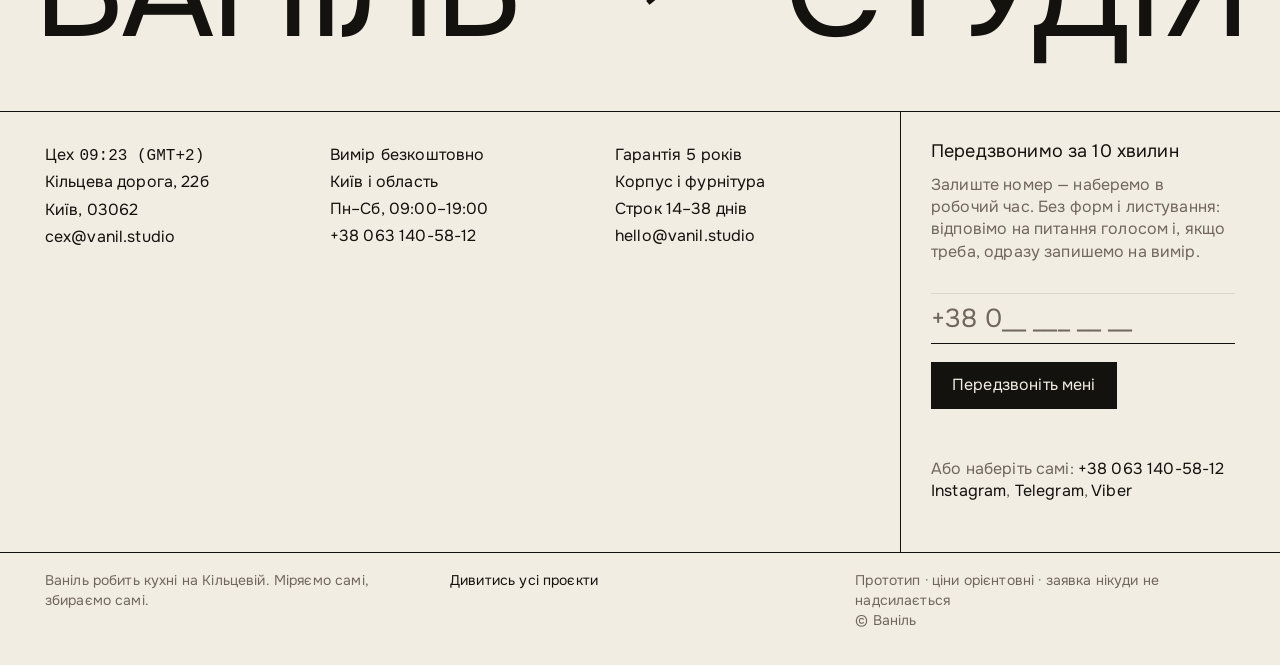
==== commit ddf75510: "Вирівняти телефон у банері та смугу цифр по сітці - vymir.html: банер «Або просто зателефонуйте» — н" ====
--- a/vymir.html
+++ b/vymir.html
@@ -78,7 +78,7 @@
 
 <section class="band">
   <img src="assets/img/510953370-2400.jpg" alt="Лазерний рівень у порожній кімнаті" loading="lazy" decoding="async">
-  <div class="band__in">
+  <div class="band__in band__in--grid">
     <h2>Або просто зателефонуйте</h2>
     <a class="btn btn--fill" href="tel:+380631405812">+38 063 140-58-12</a>
   </div>
--- a/assets/style.css
+++ b/assets/style.css
@@ -42,9 +42,13 @@
 /* Метри, дні, міліметри й роки набираються великим кеглем і табличними
    цифрами — це те, чим студія відрізняється, а не мудборд. */
 .num{
-  display:block;font-size:clamp(68px,9.5vw,152px);line-height:.82;
+  display:block;font-weight:400;                 /* <b> інакше дає штучний жирний */
+  font-size:clamp(68px,9.5vw,152px);line-height:.82;
   letter-spacing:-.02em;font-variant-numeric:tabular-nums;
 }
+/* Статичні цифри не треба вирівнювати між собою по вертикалі, а табличний слот
+   центрує «1» і відсуває число від підпису. Тут пропорційні. */
+.figures .num{font-variant-numeric:proportional-nums}
 .num--sm{font-size:clamp(30px,3.4vw,46px);line-height:.9}
 .mono{font-family:ui-monospace,SFMono-Regular,Menlo,Consolas,monospace;font-size:.9em;letter-spacing:0}
 
@@ -53,8 +57,15 @@
          padding:var(--s-2xl) var(--g)}
 .figures div{display:flex;flex-direction:column;gap:18px}
 .figures span{font-size:14px;line-height:1.35;color:var(--grey);max-width:20ch}
-@media (max-width:900px){.figures{grid-template-columns:repeat(2,1fr);row-gap:var(--s-lg);padding:var(--s-xl) var(--g)}}
-@media (max-width:520px){.figures{grid-template-columns:1fr}}
+/* остання колонка притиснута до правого поля — смуга тримає обидва краї сітки */
+.figures div:last-child{align-items:flex-end;text-align:right}
+@media (max-width:900px){
+  .figures{grid-template-columns:repeat(2,1fr);row-gap:var(--s-lg);padding:var(--s-xl) var(--g)}
+}
+@media (max-width:520px){
+  .figures{grid-template-columns:1fr}
+  .figures div:last-child{align-items:flex-start;text-align:left}
+}
 
 /* ---------- кнопки: 16px / 11px 20px / рамка 1px (як у референсі) ---------- */
 .btn{
@@ -206,6 +217,16 @@
 .band__in h2{color:var(--w);max-width:22ch}
 @media (max-width:680px){.band__in{flex-direction:column;align-items:flex-start;gap:var(--s-sm)}}
 @media (max-width:900px){.band__in{padding:var(--s-xl) var(--g)}}
+
+/* варіант банера, вирівняний по сітці .book (друга колонка — «Вимір», «Гарантія») */
+.band__in--grid{display:grid;grid-template-columns:1fr 1fr;gap:var(--s-2xl);align-items:end}
+.band__in--grid .btn{justify-self:start;align-self:end}
+@media (max-width:900px){
+  .band__in--grid{grid-template-columns:1fr;gap:var(--s-lg)}
+}
+@media (max-width:680px){
+  .band__in--grid{gap:var(--s-sm)}
+}
 
 /* ---------- стрічка UGC ---------- */
 /* ---------- сторінка-рубрика ---------- */
@@ -344,7 +365,7 @@
 .foot__info{display:grid;grid-template-columns:repeat(3,1fr);gap:var(--s-sm);
             align-content:start;padding:var(--s-sm) var(--s-sm) var(--s-lg) var(--g)}
 .foot__line{margin:0 0 2px}
-.bar{display:inline-block;background:var(--k);color:var(--w);padding:1px 5px;font-size:16px;line-height:1.35}
+.bar{display:inline-block;font-size:16px;line-height:1.35}
 .bar a{color:inherit}
 .foot__mail{border-left:1px solid var(--k);
             padding:var(--s-sm) var(--g) var(--s-lg) var(--s-sm);
